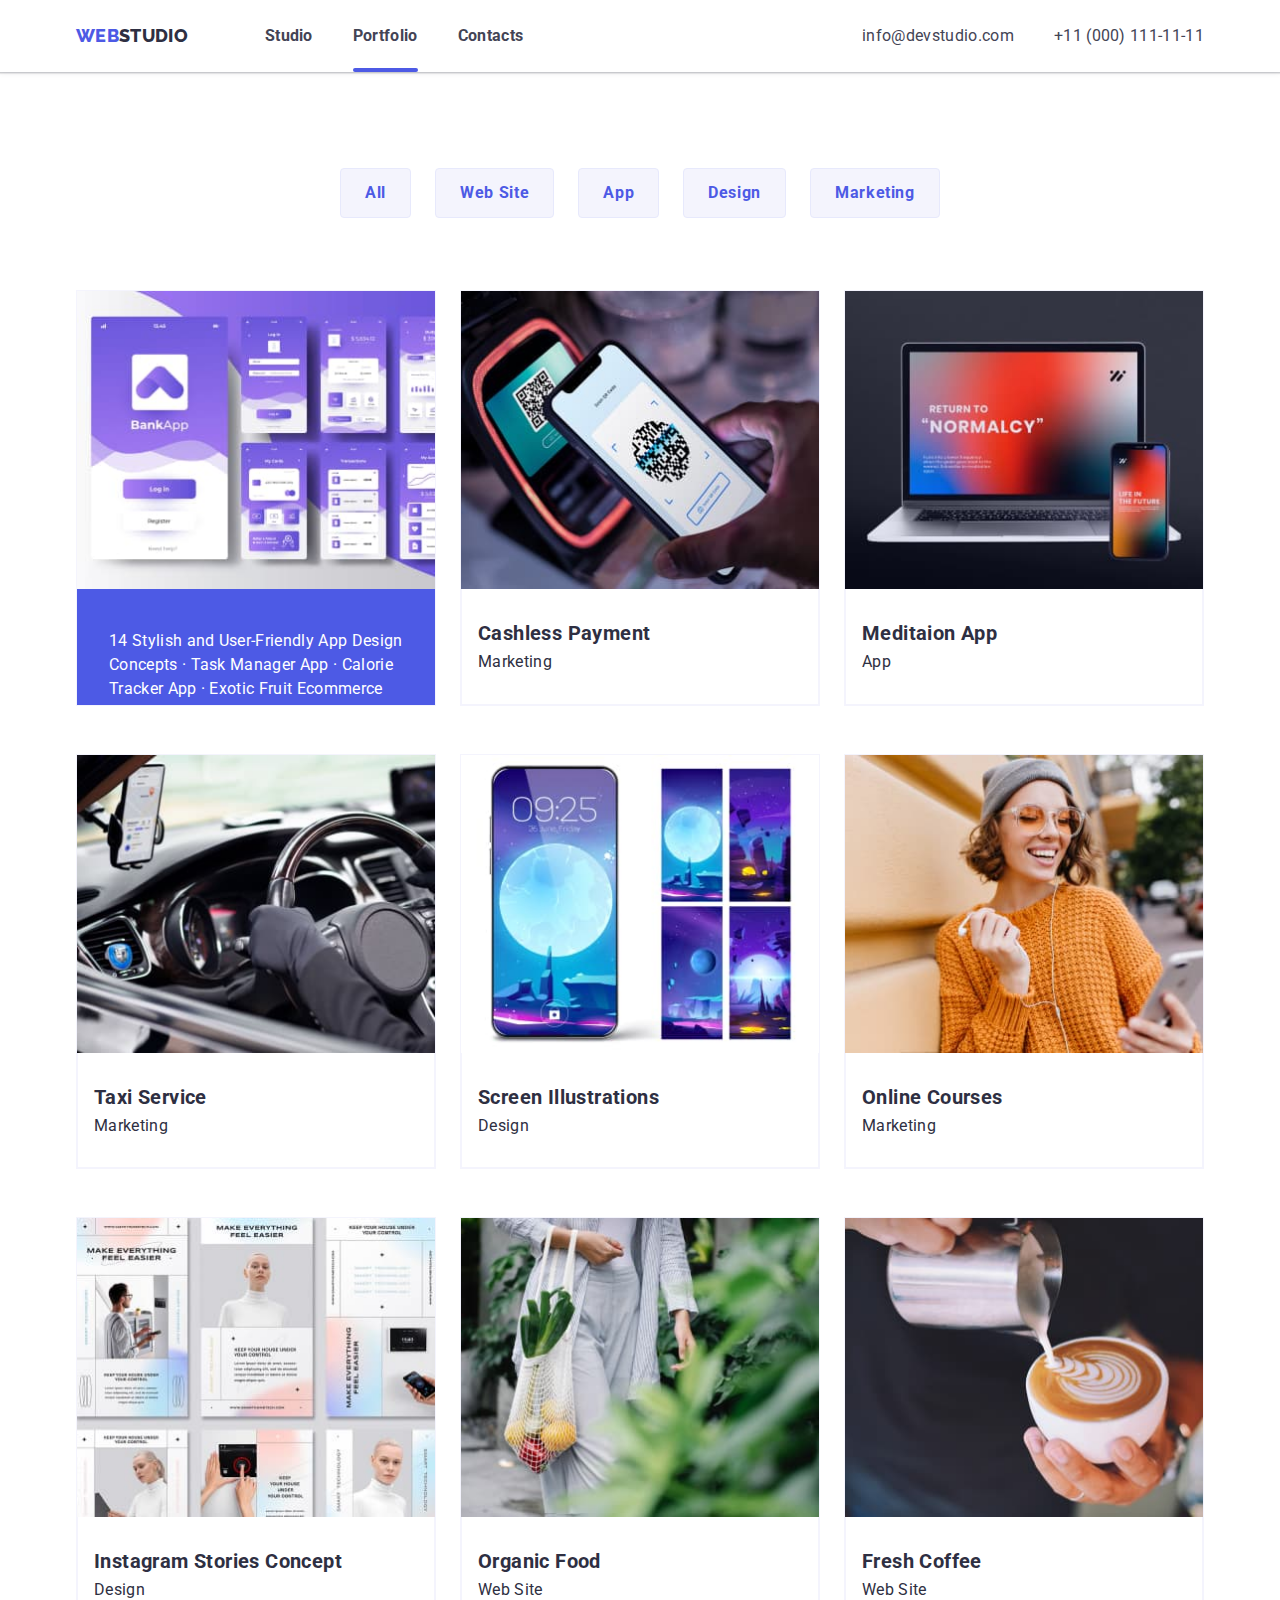
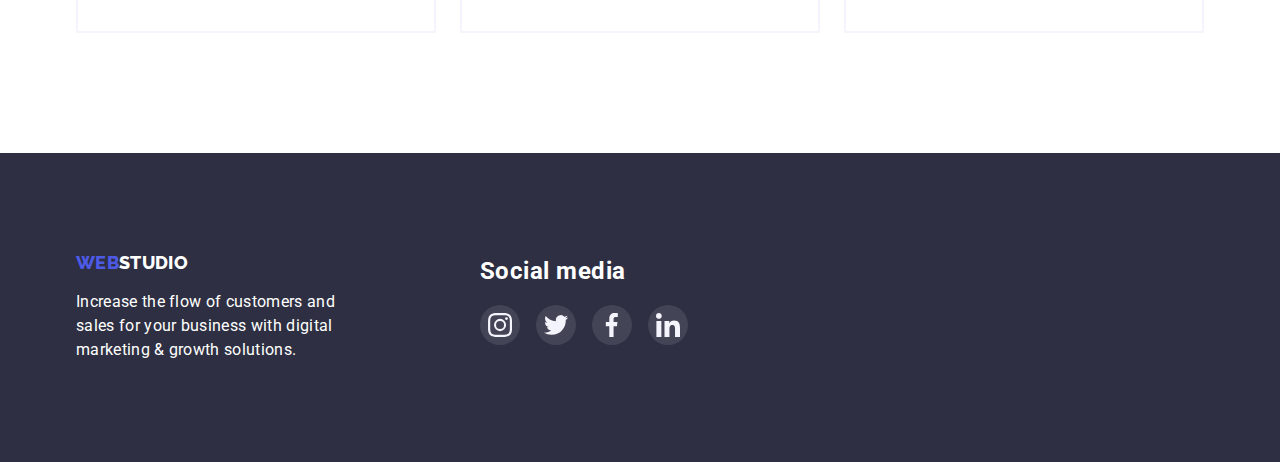
==== portfolio.html @ 88ed1f8e "new repository" ====
<!DOCTYPE html>
<html lang="en">

<head>
    <meta charset="UTF-8">
    <meta http-equiv="X-UA-Compatible" content="IE=edge">
    <meta name="viewport" content="width=device-width, initial-scale=1.0">
    <link href="https://fonts.googleapis.com/css2?family=Raleway:wght@800&family=Roboto:wght@400;500;700;900&display=swap" rel="stylesheet">
    <link rel="stylesheet" href="https://cdnjs.cloudflare.com/ajax/libs/modern-normalize/1.1.0/modern-normalize.min.css" />
    <link rel="stylesheet" href="./CSS/styles.css">
    <title>WEBSTUDIO</title>
</head>

<body>

    <header class="menu-shadow">
        <div class="menu-container container">
            <nav class="menu-navigation">
                <a href="#" class="menu-logo"><span>Web</span>Studio</a>
                <ul class="menu-items">
                    <li class="menu-list"><a href="./index.html" class="menu-item">Studio</a></li>
                    <li class="menu-list"><a href="#" class="menu-item active">Portfolio</a></li>
                    <li class="menu-list"><a href="#" class="menu-item">Contacts</a></li>
                </ul>
            </nav>
            <ul class="menu-contacts">
                <li class="menu-list"><a href="mailto:info@devstudio.com" class="menu-email">info@devstudio.com</a>
                </li>
                <li class="menu-list"><a href="tel:+110001111111" class="menu-tel">+11 (000) 111-11-11</a></li>
            </ul>
        </div>
    </header>

    <main>
        <section class="portfolio-section">
            <div class="portfolio-container container">
                <ul class="portfolio-buttons">
                    <li class="portfolio-list"><button type="button" class="portfolio-button">All</button></li>
                    <li class="portfolio-list"><button type="button" class="portfolio-button">Web Site</button></li>
                    <li class="portfolio-list"><button type="button" class="portfolio-button">App</button></li>
                    <li class="portfolio-list"><button type="button" class="portfolio-button">Design</button></li>
                    <li class="portfolio-list"><button type="button" class="portfolio-button">Marketing</button></li>
                </ul>
                <ul class="portfolio-cards">
                    <li class="portfolio-card">
                        <img src="./images/portfolio/app.jpg" width="360" alt="mobile app">
                        <div class="portfolio-title">
                            <h2 class="portfolio-subtitle">Banking App Interface Concept</h2>
                            <p class="portfolio-text">App</p>
                        </div>
                        <div class="overlay">
                            <p class="overlay-text">14 Stylish and User-Friendly App Design Concepts · Task Manager
                                App · Calorie Tracker App · Exotic Fruit Ecommerce App · Cloud Storage App
                            </p>
                        </div>
                    </li>
                    <li class="portfolio-card">
                        <img src="./images/portfolio/phone.jpg" width="360" alt="phone with  QR">
                        <div class="portfolio-title">
                            <h2 class="portfolio-subtitle">Cashless Payment</h2>
                            <p class="portfolio-text">Marketing</p>
                        </div>
                    </li>
                    <li class="portfolio-card">
                        <img src="./images/portfolio/note.jpg" width="360" alt="notebook and phone">
                        <div class="portfolio-title">
                            <h2 class="portfolio-subtitle">Meditaion App</h2>
                            <p class="portfolio-text">App</p>
                        </div>
                    </li>
                    <li class="portfolio-card">
                        <img src="./images/portfolio/taxi.jpg" width="360" alt="hands on the wheel">
                        <div class="portfolio-title">
                            <h2 class="portfolio-subtitle">Taxi Service</h2>
                            <p class="portfolio-text">Marketing</p>
                        </div>
                    </li>
                    <li class="portfolio-card">
                        <img src="./images/portfolio/theme.jpg" width="360" alt="blue theme">
                        <div class="portfolio-title">
                            <h2 class="portfolio-subtitle">Screen Illustrations</h2>
                            <p class="portfolio-text">Design</p>
                        </div>
                    </li>
                    <li class="portfolio-card">
                        <img src="./images/portfolio/girl.jpg" width="360" alt="girl in yellow">
                        <div class="portfolio-title">
                            <h2 class="portfolio-subtitle">Online Courses</h2>
                            <p class="portfolio-text">Marketing</p>
                        </div>
                    </li>
                    <li class="portfolio-card">
                        <img src="./images/portfolio/card.jpg" width="360" alt="instagram stories">
                        <div class="portfolio-title">
                            <h2 class="portfolio-subtitle">Instagram Stories Concept</h2>
                            <p class="portfolio-text">Design</p>
                        </div>
                    </li>
                    <li class="portfolio-card">
                        <img src="./images/portfolio/food.jpg" width="360" alt="food on bag">
                        <div class="portfolio-title">
                            <h2 class="portfolio-subtitle">Organic Food</h2>
                            <p class="portfolio-text">Web Site</p>
                        </div>
                    </li>
                    <li class="portfolio-card">
                        <img src="./images/portfolio/coffe.jpg" width="360" alt="make coffee">
                        <div class="portfolio-title">
                            <h2 class="portfolio-subtitle">Fresh Coffee</h2>
                            <p class="portfolio-text">Web Site</p>
                        </div>
                    </li>
                </ul>
            </div>
        </section>
    </main>

    <footer class="footer-section">
        <div class="footer-container container">
            <div class="footer-recommendation">
                <a href="#" class="footer-logo"><span>Web</span>Studio</a>
                <p class="footer-text">Increase the flow of customers and sales for your business with
                    digital marketing & growth solutions.
                </p>
            </div>
            <div class="footer-social">
                <h2 class="footer-title">Social media</h2>
                <div class="footer-media">
                    <a href="#" class="footer-icons">
                        <svg class="footer-icon">
                            <use href="./images/spriteicons.svg#icon-instagramsmall"></use>
                        </svg>
                    </a>
                    <a href="#" class="footer-icons">
                        <svg class="footer-icon">
                            <use href="./images/spriteicons.svg#icon-twitwhite"></use>
                        </svg>
                    </a>
                    <a href="#" class="footer-icons">
                        <svg class="footer-icon">
                            <use href="./images/spriteicons.svg#icon-fbwhite"></use>
                        </svg>
                    </a>
                    <a href="#" class="footer-icons">
                        <svg class="footer-icon">
                            <use href="./images/spriteicons.svg#icon-linkedinsmall"></use>
                        </svg>
                    </a>
                </div>
            </div>
    </footer>

</body>

</html>
---- CSS/styles.css ----
/*=================== Обнуление стилей ======================*/

h1,
h2,
h3,
h4,
h5,
h6,
p {
   margin: 0;
   padding: 0;
}
ul {
   list-style: none;
   padding: 0;
   margin: 0;
}
a {
   text-decoration: none;
   padding: 0;
   margin: 0;
}
/*=============== root ============================*/

/*text-color  #434455 */
 /*primery-band + buttons #4D5AE5  */
 /*menu+title-color #2E2F42  */
 /*footer-color #E7E9FC  */
 /*button:hover-color #404BBF */
 /*sucsses-color #31D0AA */
 /*subtle-color #8E8F99 */
 /*acent-color #E7E9FC */
 /*light-color #F4F4FD */

:root {
   --text-color: #434455;
   --primery-band: #4D5AE5;
   --title-color: #2E2F42;
   --footer-color: #E7E9FC;
   --button-hover-color: #404BBF;
   --sucsses-color: #31D0AA;
   --subtle-color: #8E8F99;
   --acent-color: #E7E9FC;
   --light-color: #F4F4FD;
}
/*================ Общие стили =================*/
body {
   font-family: 'Roboto', sans-serif;
   letter-spacing: 0.02em;
   color: var(--text-color);
}
span {
   color: var(--primery-band);
}
.container {
  width: 1158px;
  margin: 0 auto;
  padding: 0px 15px;
}
.section {
  padding-top: 120px;
}
img {
   display: block;
   max-width: 100%;
}
/*================== MENU ================== */
.menu-container {
   display: flex;
   align-items: center;
}
/*menu-shadow используеться в портфолио*/
.menu-shadow {
   box-shadow: 0px 2px 1px rgba(46, 47, 66, 0.08), 0px 1px 1px rgba(46, 47, 66, 0.16), 0px 1px 6px rgba(46, 47, 66, 0.08);
}
.menu-navigation {
   display: flex;
   align-items: center;
}
.menu-logo {
   display: inline-block;
   margin-right: 77px;

   font-family: 'Raleway', sans-serif;
   font-size: 18px;
   font-weight: 800;
   text-transform: uppercase;
   color: var(--title-color);
}
.menu-items {
   display: flex;

   padding: 24px 0px;
   font-weight: 700;
   color: var(--title-color);
}
.menu-list {
   position: relative;
   margin: 0px 40px 0px 0px;
}
.active::after {
   content: "";
   position: absolute;
   left: 0;
   bottom: -24px;
   width: 100%;

   height: 4px;
   background-color: var(--primery-band);
   border-radius: 2px;
}
.menu-list:last-child {
   margin: 0px;
}
.menu-item {
   line-height: 1.5;
   color: var(--text-color);

   transition: color 250ms cubic-bezier(0.4, 0, 0.2, 1);
}
.menu-item:hover,
.menu-item:focus {
   color: var(--primery-band);
}
.menu-contacts {
   display: flex;
   margin-left: auto;
}
.menu-email,
.menu-tel {
   color: inherit;
   transition: color 250ms cubic-bezier(0.4, 0, 0.2, 1);
}
.menu-email:hover,
.menu-email:focus {
   color: var(--primery-band);
}
.menu-tel:hover,
.menu-tel:focus {
   color: var(--primery-band);
}
/*============ HERO ================== */

.hero-section {
   background-color: #2E2F42;
}
.hero-container {
   text-align: center;
}
.hero-fullscrin {
   margin: 0 auto;
   background-color: var(--title-color);
   opacity: 0.4;
   background-image: url(../images/people-office.jpg);
   max-width: 1600px;
   height: 600px;
   top: 0;
   left: 0;
   background-size: cover;
   background-position: center;

   position: relative;
}
.hero-content {
   position: absolute;
   z-index: 5;
   top: 28%;
   left: 35%;
}
.hero-title {
   max-width: 492px;
   margin: 0 auto;
   margin-bottom: 48px;

   font-size: 56px;
   font-weight: 700;
   line-height: 1.07;
   color: #ffffff;
}
.hero-button {
   padding: 16px 32px;
   
   font-family: 'Roboto', sans-serif;
   font-size: 16px;
   line-height: 1.18;
   letter-spacing: 0.04em;
   color: #ffffff;
   background-color: var(--primery-band);
   
   cursor: pointer;
   border: 1px solid var(--primery-band);
   border-radius: 4px;

   transition: background-color 250ms cubic-bezier(0.4, 0, 0.2, 1), box-shadow 250ms cubic-bezier(0.4, 0, 0.2, 1);
}
.hero-button:hover,
.hero-button:focus {
   background-color: var(--button-hover-color);
   box-shadow: 0px 4px 4px rgba(0, 0, 0, 0.15);
}
/*==================== LIST ======================*/
.list-items {
   display: flex;
}
.list-item {
   margin-right: 24px;
   flex-basis: calc((100%-72)/4);
}
.list-icons {
   margin-bottom: 8px;

   width: 264px;
   height: 112px;
   border-radius: 4px;
   background-color: var(--light-color);

   display: flex;
   align-items: center;
   justify-content: center;
}
.list-icon {
   width: 64px;
   height: 64px;
}
.list-item:last-child {
   margin-right: 0px;
}
.list-title {
   margin-bottom: 8px;

   font-weight: 700;
   font-size: 20px;
   line-height: 1.2;
   letter-spacing: 0.02em;
   color: var(--title-color);
}
.list-text {
   line-height: 1.5;
}
/*=========================== DOING ====================*/
.doing-section {
   padding-bottom: 120px;
}
.doing-title {
   margin-bottom: 72px;

   font-weight: 700;
   font-size: 36px;
   line-height: 1.11;
   letter-spacing: 0.02em;
   text-align: center;
   text-transform: capitalize;
   color: var(--title-color);
}
.doing-items {
   display: flex;
}
.doing-item {
   margin-right: 24px;
}
.doing-item:last-child {
   margin-right: 0px;
}
/*=========================== TEAM ============================*/
.team-section {
   padding-bottom: 120px;

   background-color: var(--light-color);
}
.team-title {
   margin-bottom: 72px;

   font-weight: 700;
   font-size: 36px;
   line-height: 1.11;
   letter-spacing: 0.02em;
   text-align: center;
   text-transform: capitalize;
   color: var(--title-color);
}
.team-items {
   display: flex;
}
.team-item {
   max-width: 264px;
   margin-right: 24px;
   
   text-align: center;
   background-color: #ffffff;
   box-shadow: 0px 1px 6px rgba(46, 47, 66, 0.08), 0px 1px 1px rgba(46, 47, 66, 0.16), 0px 2px 1px rgba(46, 47, 66, 0.08);
   border-radius: 0px 0px 4px 4px;
}
.team-item:last-child {
   margin-right: 0px;
}
.team-name {
   margin: 32px 0px 8px 0px;

   font-weight: 700;
   font-size: 20px;
   line-height: 1.2;
   letter-spacing: 0.02em;
   color: var(--title-color);
}
.team-social {
   display: flex;
   padding: 12px 16px 36px 16px;
   justify-content: space-between;
}
.team-icons {
   width: 40px;
   height: 40px;
   border-radius: 50%;
   background-color: #4D5AE5;

   display: flex;
   align-items: center;
   justify-content: center;
}
.team-icon {
   width: 16px;
   height: 16px;
}
/*=========================== CUSTOMERS ============================*/
.customers-section {
   padding-bottom: 120px;
}
.customers-title {
   margin-bottom: 72px;

   font-weight: 700;
   font-size: 36px;
   line-height: 1.11;
   letter-spacing: 0.02em;
   text-align: center;
   text-transform: capitalize;
   color: var(--title-color);
}
.customers-partner {
   display: flex;
}
.customers-icons {
   margin-right: 24px;

   height: 88px;
   width: 168px;
   border: 1px solid var(--subtle-color);
   border-radius: 4px;

   display: flex;
   align-items: center;
   justify-content: center;

   transition: border 250ms cubic-bezier(0.4, 0, 0.2, 1);
}
.customers-icons:hover,
.customers-icons:focus {
   border: 1px solid var(--primery-band);
}
.customers-icons:last-child {
   margin-right: 0px;
}
.customers-icon {
   height: 88px;
   width: 104px;
   fill: var(--subtle-color);
   transition: fill 250ms cubic-bezier(0.4, 0, 0.2, 1);
}
.customers-icons:hover .customers-icon,
.customers-icons:focus .customers-icon {
   fill: var(--primery-band);
}
/*=========================== PORTFOLIO ============================*/
.portfolio-section {
   padding-bottom: 120px;
}
.portfolio-title {
   padding: 32px 16px;

   border: 0.5px solid #F4F4FD;;
   border-top: none;
   color: var(--title-color);
}
.portfolio-subtitle {
   margin-bottom: 8px;

   font-weight: 700;
   font-size: 20px;
   line-height: 1.2;
   letter-spacing: 0.02em;
}
.portfolio-buttons{
   display: flex;
   margin: 96px 0px 72px 0px;
   justify-content: center;
}
.portfolio-list {
   margin-right: 24px;
}
.portfolio-list:last-child {
   margin-right: 0px;
}
.portfolio-button {
   padding: 12px 24px;

   font-family: 'Roboto', sans-serif;
   font-weight: 700;
   font-size: 16px;
   line-height: 1.5;
   letter-spacing: 0.04em;
   color: var(--primery-band);
   background-color: var(--light-color);
   border: 1px solid var(--acent-color);
   border-radius: 4px;

   cursor: pointer;

   transition: color 250ms cubic-bezier(0.4, 0, 0.2, 1), background-color 250ms cubic-bezier(0.4, 0, 0.2, 1), box-shadow 250ms cubic-bezier(0.4, 0, 0.2, 1);
}
.portfolio-button:hover,
.portfolio-button:focus {
   color: #ffffff;
   background-color: var(--button-hover-color);
   box-shadow: 0px 3px 1px rgba(0, 0, 0, 0.1), 0px 2px 1px rgba(0, 0, 0, 0.08), 0px 2px 2px rgba(0, 0, 0, 0.12);
}
.portfolio-cards {
   display: flex;
   flex-wrap: wrap;   
}
.portfolio-card {
   position: relative;
   overflow: hidden;

   margin-bottom: 48px;
   margin-right: 24px; 
   width: 360px;

   border: 0.5px solid #F4F4FD;
   transition: box-shadow 250ms cubic-bezier(0.4, 0, 0.2, 1);
}
.portfolio-card:nth-child(3n) {
   margin-right: 0px;
}
.portfolio-card:nth-last-child(-n+3) {
   margin-bottom: 0px;
}
.portfolio-card:hover {
   box-shadow: 0px 1px 6px rgba(46, 47, 66, 0.08), 0px 1px 1px rgba(46, 47, 66, 0.16), 0px 2px 1px rgba(46, 47, 66, 0.08);
}
.portfolio-title {
   position: relative;
   overflow: hidden;
}
/* Доопрацювати цю частину */
.overlay {
   position: absolute;
   top: 0;
   left: 0;
   width: 359px;
   height: 298px;
   background-color: #4D5AE5;

   padding: 40px 32px;
   transform: translateY(298px);
   transition: transform 250ms cubic-bezier(0.4, 0, 0.2, 1);
}
.portfolio-card:hover .overlay {
   transform: translateY(0px);
}
.overlay-text {
   line-height: 1.5;
   letter-spacing: 0.02em;
   color: #ffffff;
}
/*=========================== FOOTER ============================*/
.footer-section {
   padding: 100px 0px;
   background-color: #2E2F42;
}
.footer-container {
   display: flex;
}
.footer-recommendation {
   margin-right: 120px;
}
.footer-logo{
   font-family: 'Raleway', sans-serif;
   font-size: 18px;
   font-weight: 800;
   text-transform: uppercase;
   color: #ffffff;
}
.footer-text {
   width: 284px;
   margin-top: 16px;

   line-height: 1.5;
   color: #ffffff;
}
.footer-title {
   margin-bottom: 16px;
   font-weight: 700;
   line-height: 1.5;
   letter-spacing: 0.02em;
   color: #ffffff;
}
.footer-media {
   display: flex;
}
.footer-icons {
   width: 40px;
   height: 40px;
   border-radius: 50%;
   background-color: rgba(255, 255, 255, 0.1);

   margin-right: 16px;
   display: flex;
   align-items: center;
   justify-content: center;

   transition: background-color 250ms cubic-bezier(0.4, 0, 0.2, 1);
}
.footer-icons:hover,
.footer-icons:focus {
   background-color: var(--sucsses-color);
}
.footer-icon {
   width: 24px;
   height: 24px;
}
/*=========================== BACKDROP ============================*/
.backdrop {
   position: fixed;
   z-index: 10;
   top: 0;
   left: 0;
   height: 100%;
   width: 100%;
   background-color: rgba(46, 47, 66, 0.4);

   opacity: 1;
   transition: opacity 250ms cubic-bezier(0.4, 0, 0.2, 1);
}
.backdrop.is-hidden {
   opacity: 0;
   pointer-events: none;
}
.backdrop.is-hidden .modal {
   transform: translate(-50%, -50%) scale(1.1);
}
.modal {
   position: absolute;
   top: 50%; 
   left: 50%;
   transform: translate(-50%, -50%) scale(1);

   min-height: 576px;
   min-width: 408px;
   background-color: #fcfcfc;
   box-shadow: 0px 1px 1px rgba(0, 0, 0, 0.14), 0px 1px 3px rgba(0, 0, 0, 0.12), 0px 2px 1px rgba(0, 0, 0, 0.2);
   border-radius: 4px;

   transition: transform 250ms cubic-bezier(0.4, 0, 0.2, 1);
}
.modal-button {
   position: absolute;
   top: 24px;
   right: 24px;

   width: 24px;
   height: 24px;
   background-color: var(--footer-color);
   border: 1px solid rgba(0, 0, 0, 0.1);
   border-radius: 50%;

   display: flex;
   align-items: center;
   justify-content: center;
}
.modal-icon {
   width: 8px;
   height: 8px;
}
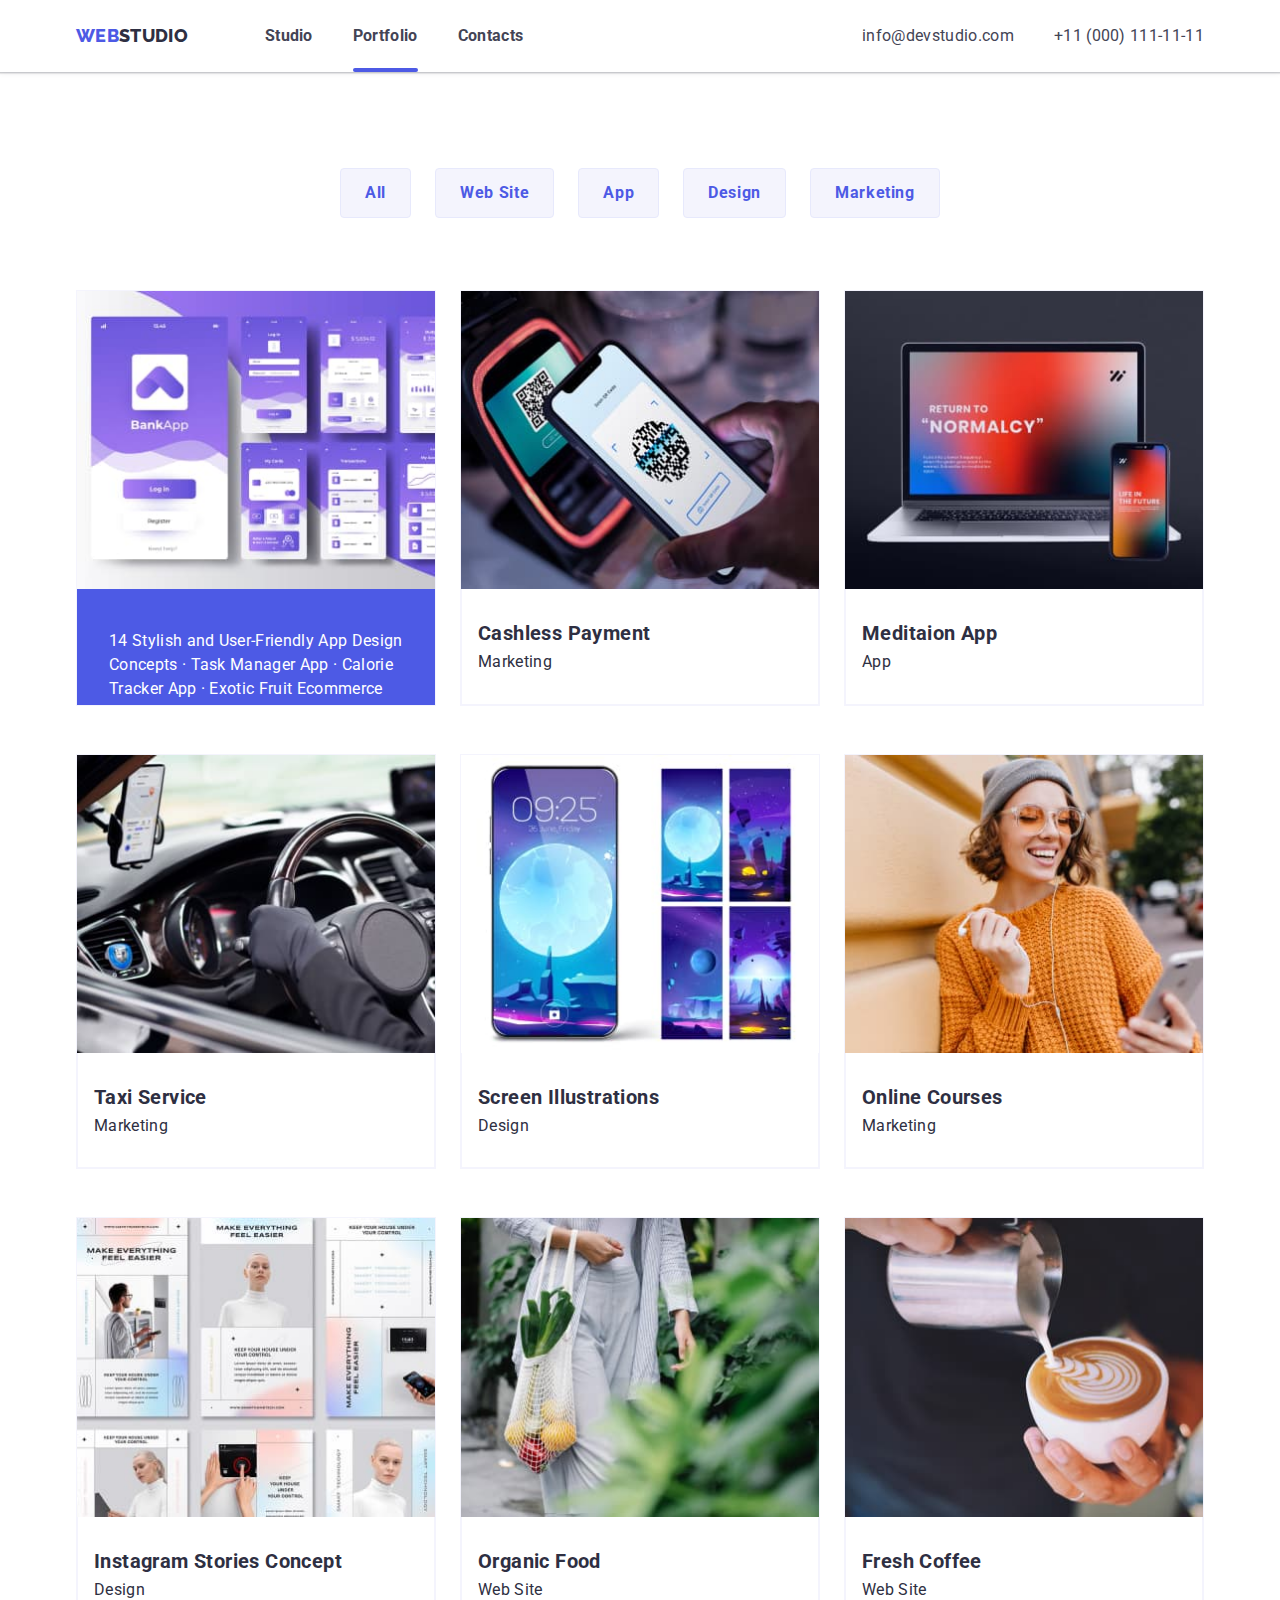
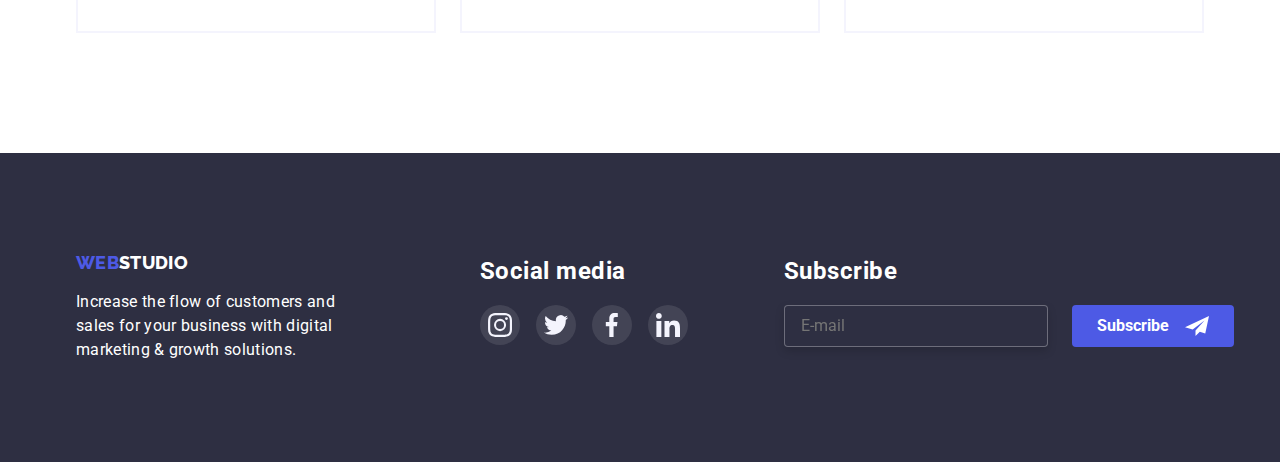
==== commit f5858546: "add footer" ====
--- a/portfolio.html
+++ b/portfolio.html
@@ -148,6 +148,18 @@
                     </a>
                 </div>
             </div>
+            <form action="" class="form">
+                <h2 class="form-title">Subscribe</h2>
+                <div class="form-field">
+                    <input type="email" name="email" id="email" class="form-input" placeholder="E-mail">
+                    <label for="email" class="form-label"></label>
+                    <button class="form-button" type="submit">Subscribe
+                        <svg class="form-icon">
+                            <use href="./images/spriteicons.svg#icon-send"></use>
+                        </svg>
+                    </button>
+                </div>
+            </form>
     </footer>
 
 </body>
--- a/CSS/styles.css
+++ b/CSS/styles.css
@@ -528,6 +528,55 @@
    width: 24px;
    height: 24px;
 }
+.form {
+   margin-left: 80px;
+}
+.form-title {
+   margin-bottom: 16px;
+
+   font-weight: 700;
+   line-height: 1.5;
+   letter-spacing: 0.02em;
+   color: #ffffff;
+}
+.form-field {
+   display: flex;
+}
+.form-input {
+   width: 264px;
+   padding: 8px 0px 8px 16px;
+
+   color: rgba(255, 255, 255, 0.6);
+   background-color: var(--title-color);
+   border-radius: 4px;
+   border: 1px solid rgba(255, 255, 255, 0.3);
+   filter: drop-shadow(0px 4px 4px rgba(0, 0, 0, 0.15));
+}
+.form-input ::placeholder {
+   font-size: 12px;
+   line-height: 2;
+   letter-spacing: 0.04em;
+   color: rgba(255, 255, 255, 0.6);
+}
+.form-button {
+   display: flex;
+   align-items: center;
+   justify-content: center;
+
+   margin-left: 24px;
+   padding: 8px 24px;
+
+   font-weight: 700;
+   color: #ffffff;
+   background-color: var(--primery-band);
+   border: 1px solid transparent;
+   border-radius: 4px;
+}
+.form-icon {
+   width: 24px;
+   height: 24px;
+   margin-left: 16px;
+}
 /*=========================== BACKDROP ============================*/
 .backdrop {
    position: fixed;
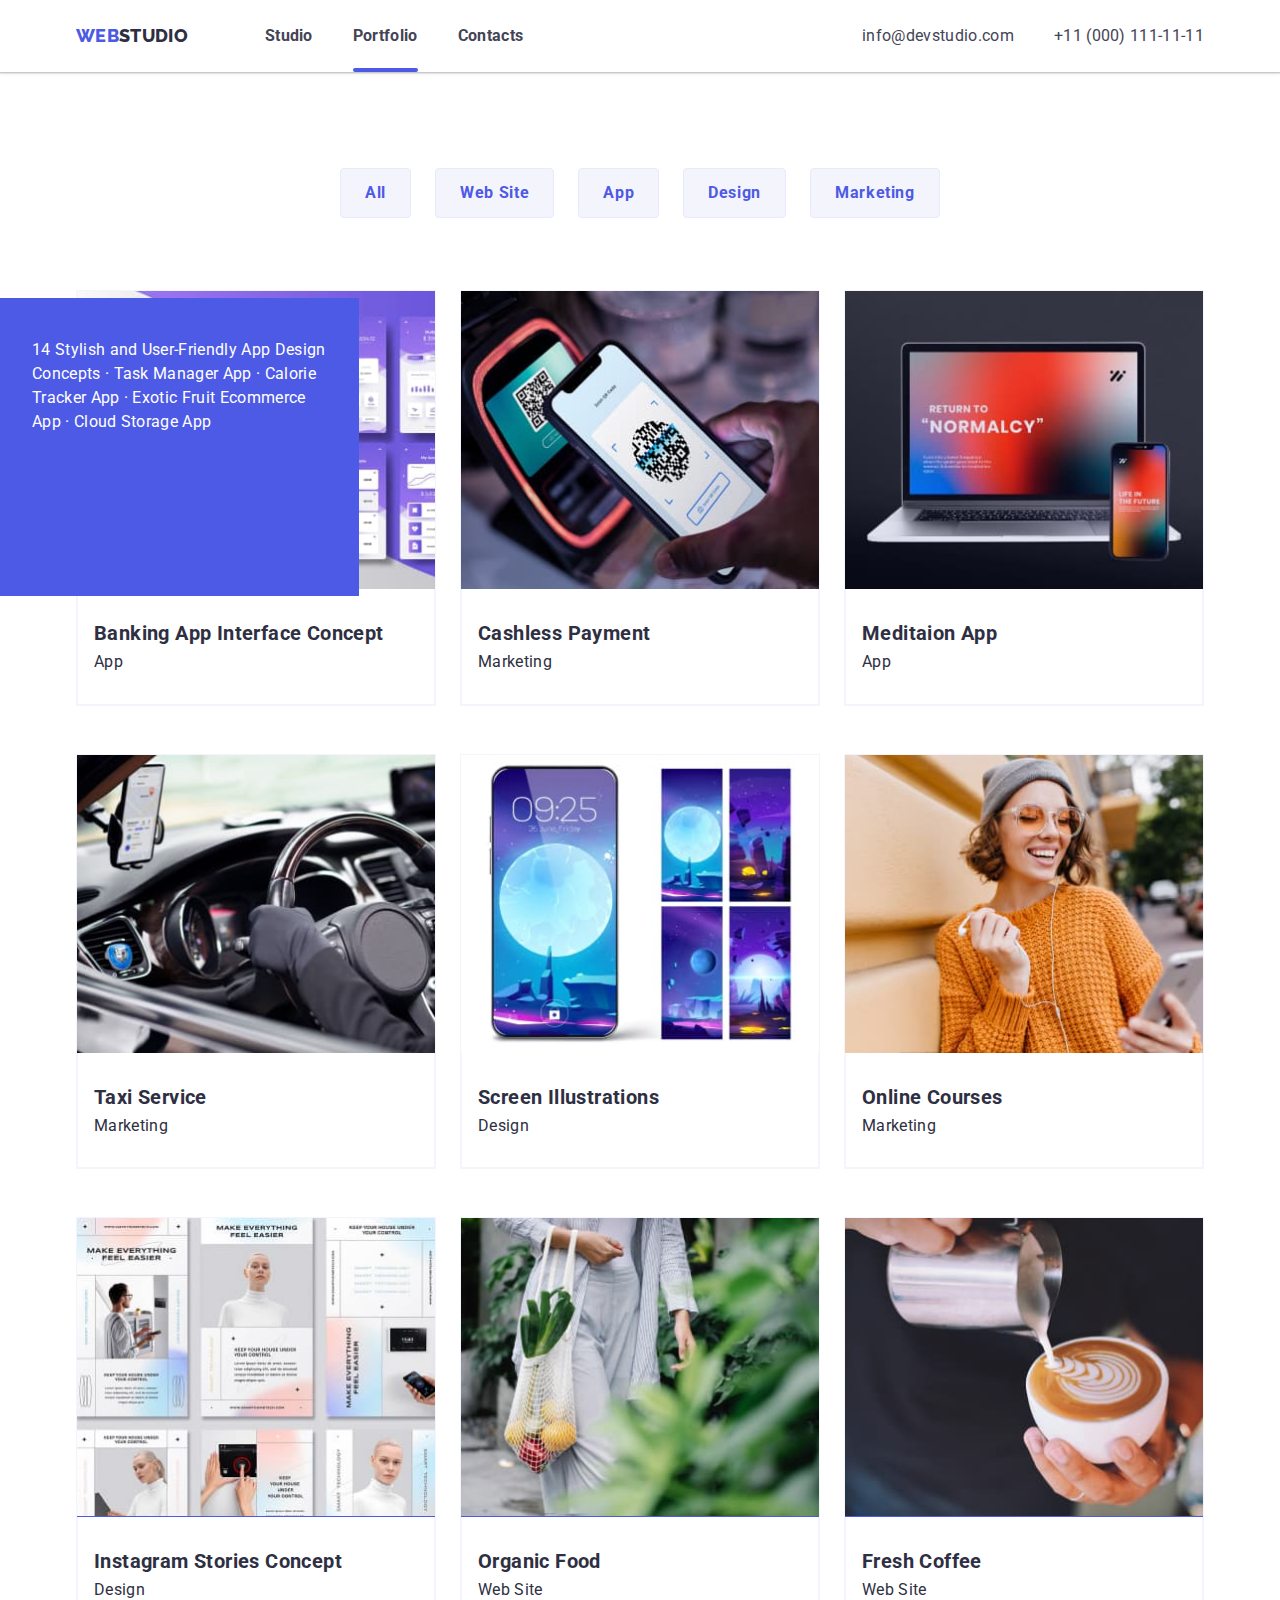
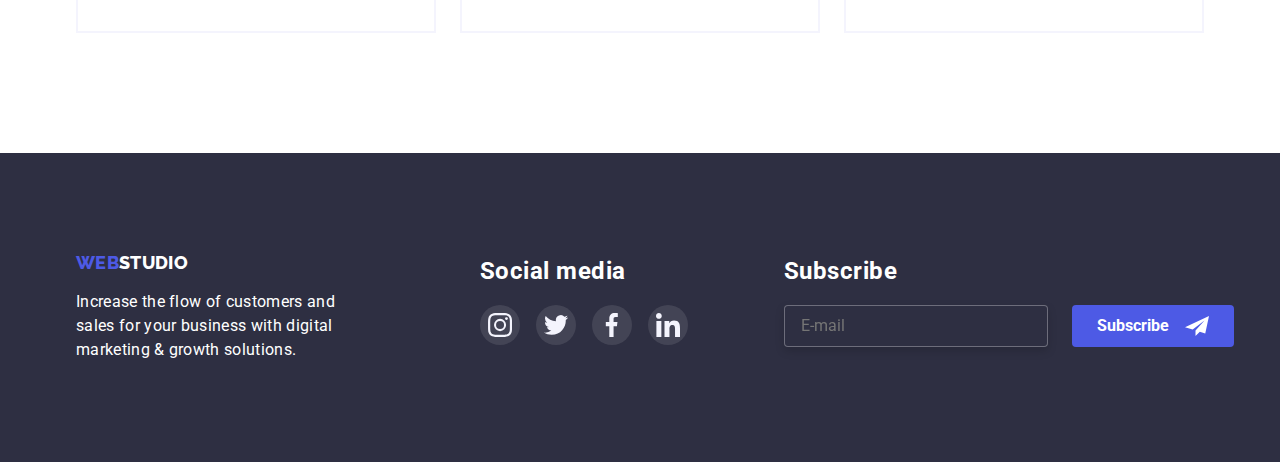
==== commit 4bb53e75: "correct card" ====
--- a/portfolio.html
+++ b/portfolio.html
@@ -5,8 +5,11 @@
     <meta charset="UTF-8">
     <meta http-equiv="X-UA-Compatible" content="IE=edge">
     <meta name="viewport" content="width=device-width, initial-scale=1.0">
-    <link href="https://fonts.googleapis.com/css2?family=Raleway:wght@800&family=Roboto:wght@400;500;700;900&display=swap" rel="stylesheet">
-    <link rel="stylesheet" href="https://cdnjs.cloudflare.com/ajax/libs/modern-normalize/1.1.0/modern-normalize.min.css" />
+    <link
+        href="https://fonts.googleapis.com/css2?family=Raleway:wght@800&family=Roboto:wght@400;500;700;900&display=swap"
+        rel="stylesheet">
+    <link rel="stylesheet"
+        href="https://cdnjs.cloudflare.com/ajax/libs/modern-normalize/1.1.0/modern-normalize.min.css" />
     <link rel="stylesheet" href="./CSS/styles.css">
     <title>WEBSTUDIO</title>
 </head>
@@ -43,68 +46,125 @@
                 </ul>
                 <ul class="portfolio-cards">
                     <li class="portfolio-card">
-                        <img src="./images/portfolio/app.jpg" width="360" alt="mobile app">
+                        <div class="portfolio-overlay">
+                            <img src="./images/portfolio/app.jpg" width="360" alt="mobile app">
+                            <div class="overlay">
+                                <p class="overlay-text">14 Stylish and User-Friendly App Design Concepts · Task Manager
+                                    App · Calorie Tracker App · Exotic Fruit Ecommerce App · Cloud Storage App
+                                </p>
+                            </div>
+                        </div>
                         <div class="portfolio-title">
                             <h2 class="portfolio-subtitle">Banking App Interface Concept</h2>
                             <p class="portfolio-text">App</p>
                         </div>
+                    </li>
+                    <li class="portfolio-card">
+                        <div class="portfolio-overlay"></div>
+                        <img src="./images/portfolio/phone.jpg" width="360" alt="phone with  QR">
                         <div class="overlay">
                             <p class="overlay-text">14 Stylish and User-Friendly App Design Concepts · Task Manager
                                 App · Calorie Tracker App · Exotic Fruit Ecommerce App · Cloud Storage App
                             </p>
                         </div>
-                    </li>
-                    <li class="portfolio-card">
-                        <img src="./images/portfolio/phone.jpg" width="360" alt="phone with  QR">
                         <div class="portfolio-title">
                             <h2 class="portfolio-subtitle">Cashless Payment</h2>
                             <p class="portfolio-text">Marketing</p>
                         </div>
                     </li>
                     <li class="portfolio-card">
-                        <img src="./images/portfolio/note.jpg" width="360" alt="notebook and phone">
+                        <div class="portfolio-overlay">
+                            <img src="./images/portfolio/note.jpg" width="360" alt="notebook and phone">
+                            <div class="overlay">
+                                <p class="overlay-text">14 Stylish and User-Friendly App Design Concepts · Task Manager
+                                    App · Calorie Tracker App · Exotic Fruit Ecommerce App · Cloud Storage App
+                                </p>
+                            </div>
+                        </div>
                         <div class="portfolio-title">
                             <h2 class="portfolio-subtitle">Meditaion App</h2>
                             <p class="portfolio-text">App</p>
                         </div>
                     </li>
                     <li class="portfolio-card">
-                        <img src="./images/portfolio/taxi.jpg" width="360" alt="hands on the wheel">
+                        <div class="portfolio-overlay">
+                            <img src="./images/portfolio/taxi.jpg" width="360" alt="hands on the wheel">
+                            <div class="overlay">
+                                <p class="overlay-text">14 Stylish and User-Friendly App Design Concepts · Task Manager
+                                    App · Calorie Tracker App · Exotic Fruit Ecommerce App · Cloud Storage App
+                                </p>
+                            </div>
+                        </div>
                         <div class="portfolio-title">
                             <h2 class="portfolio-subtitle">Taxi Service</h2>
                             <p class="portfolio-text">Marketing</p>
                         </div>
                     </li>
                     <li class="portfolio-card">
-                        <img src="./images/portfolio/theme.jpg" width="360" alt="blue theme">
+                        <div class="portfolio-overlay">
+                            <img src="./images/portfolio/theme.jpg" width="360" alt="blue theme">
+                            <div class="overlay">
+                                <p class="overlay-text">14 Stylish and User-Friendly App Design Concepts · Task Manager
+                                    App · Calorie Tracker App · Exotic Fruit Ecommerce App · Cloud Storage App
+                                </p>
+                            </div>
+                        </div>
                         <div class="portfolio-title">
                             <h2 class="portfolio-subtitle">Screen Illustrations</h2>
                             <p class="portfolio-text">Design</p>
                         </div>
                     </li>
                     <li class="portfolio-card">
-                        <img src="./images/portfolio/girl.jpg" width="360" alt="girl in yellow">
+                        <div class="portfolio-overlay">
+                            <img src="./images/portfolio/girl.jpg" width="360" alt="girl in yellow">
+                            <div class="overlay">
+                                <p class="overlay-text">14 Stylish and User-Friendly App Design Concepts · Task Manager
+                                    App · Calorie Tracker App · Exotic Fruit Ecommerce App · Cloud Storage App
+                                </p>
+                            </div>
+                        </div>
                         <div class="portfolio-title">
                             <h2 class="portfolio-subtitle">Online Courses</h2>
                             <p class="portfolio-text">Marketing</p>
                         </div>
                     </li>
                     <li class="portfolio-card">
-                        <img src="./images/portfolio/card.jpg" width="360" alt="instagram stories">
+                        <div class="portfolio-overlay">
+                            <img src="./images/portfolio/card.jpg" width="360" alt="instagram stories">
+                            <div class="overlay">
+                                <p class="overlay-text">14 Stylish and User-Friendly App Design Concepts · Task Manager
+                                    App · Calorie Tracker App · Exotic Fruit Ecommerce App · Cloud Storage App
+                                </p>
+                            </div>
+                        </div>
                         <div class="portfolio-title">
                             <h2 class="portfolio-subtitle">Instagram Stories Concept</h2>
                             <p class="portfolio-text">Design</p>
                         </div>
                     </li>
                     <li class="portfolio-card">
-                        <img src="./images/portfolio/food.jpg" width="360" alt="food on bag">
+                        <div class="portfolio-overlay">
+                            <img src="./images/portfolio/food.jpg" width="360" alt="food on bag">
+                            <div class="overlay">
+                                <p class="overlay-text">14 Stylish and User-Friendly App Design Concepts · Task Manager
+                                    App · Calorie Tracker App · Exotic Fruit Ecommerce App · Cloud Storage App
+                                </p>
+                            </div>
+                        </div>
                         <div class="portfolio-title">
                             <h2 class="portfolio-subtitle">Organic Food</h2>
                             <p class="portfolio-text">Web Site</p>
                         </div>
                     </li>
                     <li class="portfolio-card">
-                        <img src="./images/portfolio/coffe.jpg" width="360" alt="make coffee">
+                        <div class="portfolio-overlay">
+                            <img src="./images/portfolio/coffe.jpg" width="360" alt="make coffee">
+                            <div class="overlay">
+                                <p class="overlay-text">14 Stylish and User-Friendly App Design Concepts · Task Manager
+                                    App · Calorie Tracker App · Exotic Fruit Ecommerce App · Cloud Storage App
+                                </p>
+                            </div>
+                        </div>
                         <div class="portfolio-title">
                             <h2 class="portfolio-subtitle">Fresh Coffee</h2>
                             <p class="portfolio-text">Web Site</p>
--- a/CSS/styles.css
+++ b/CSS/styles.css
@@ -428,9 +428,6 @@
    flex-wrap: wrap;   
 }
 .portfolio-card {
-   position: relative;
-   overflow: hidden;
-
    margin-bottom: 48px;
    margin-right: 24px; 
    width: 360px;
@@ -438,6 +435,10 @@
    border: 0.5px solid #F4F4FD;
    transition: box-shadow 250ms cubic-bezier(0.4, 0, 0.2, 1);
 }
+.portfolio-overlay {
+   position: relative;
+   overflow: hidden;
+}
 .portfolio-card:nth-child(3n) {
    margin-right: 0px;
 }
@@ -447,11 +448,6 @@
 .portfolio-card:hover {
    box-shadow: 0px 1px 6px rgba(46, 47, 66, 0.08), 0px 1px 1px rgba(46, 47, 66, 0.16), 0px 2px 1px rgba(46, 47, 66, 0.08);
 }
-.portfolio-title {
-   position: relative;
-   overflow: hidden;
-}
-/* Доопрацювати цю частину */
 .overlay {
    position: absolute;
    top: 0;
@@ -571,6 +567,13 @@
    background-color: var(--primery-band);
    border: 1px solid transparent;
    border-radius: 4px;
+
+   cursor: pointer;
+}
+.form-button:hover,
+.form-button:focus {
+   background-color: var(--button-hover-color);
+   box-shadow: 0px 4px 4px rgba(0, 0, 0, 0.15);
 }
 .form-icon {
    width: 24px;
@@ -603,8 +606,8 @@
    left: 50%;
    transform: translate(-50%, -50%) scale(1);
 
-   min-height: 576px;
-   min-width: 408px;
+   height: 579px;
+   width: 408px;
    background-color: #fcfcfc;
    box-shadow: 0px 1px 1px rgba(0, 0, 0, 0.14), 0px 1px 3px rgba(0, 0, 0, 0.12), 0px 2px 1px rgba(0, 0, 0, 0.2);
    border-radius: 4px;
@@ -629,4 +632,23 @@
 .modal-icon {
    width: 8px;
    height: 8px;
+}
+.modal-form {
+   padding: 72px 24px 24px 24px;
+}
+.modal-title {
+   font-size: 16px;
+   font-weight: 700;
+   line-height: 1.5;
+   letter-spacing: 0.02em;
+}
+.modal-field {
+}
+.modal-input {
+}
+.modal-label {
+}
+.modal-checkbox {
+}
+.modal-button-send {
 }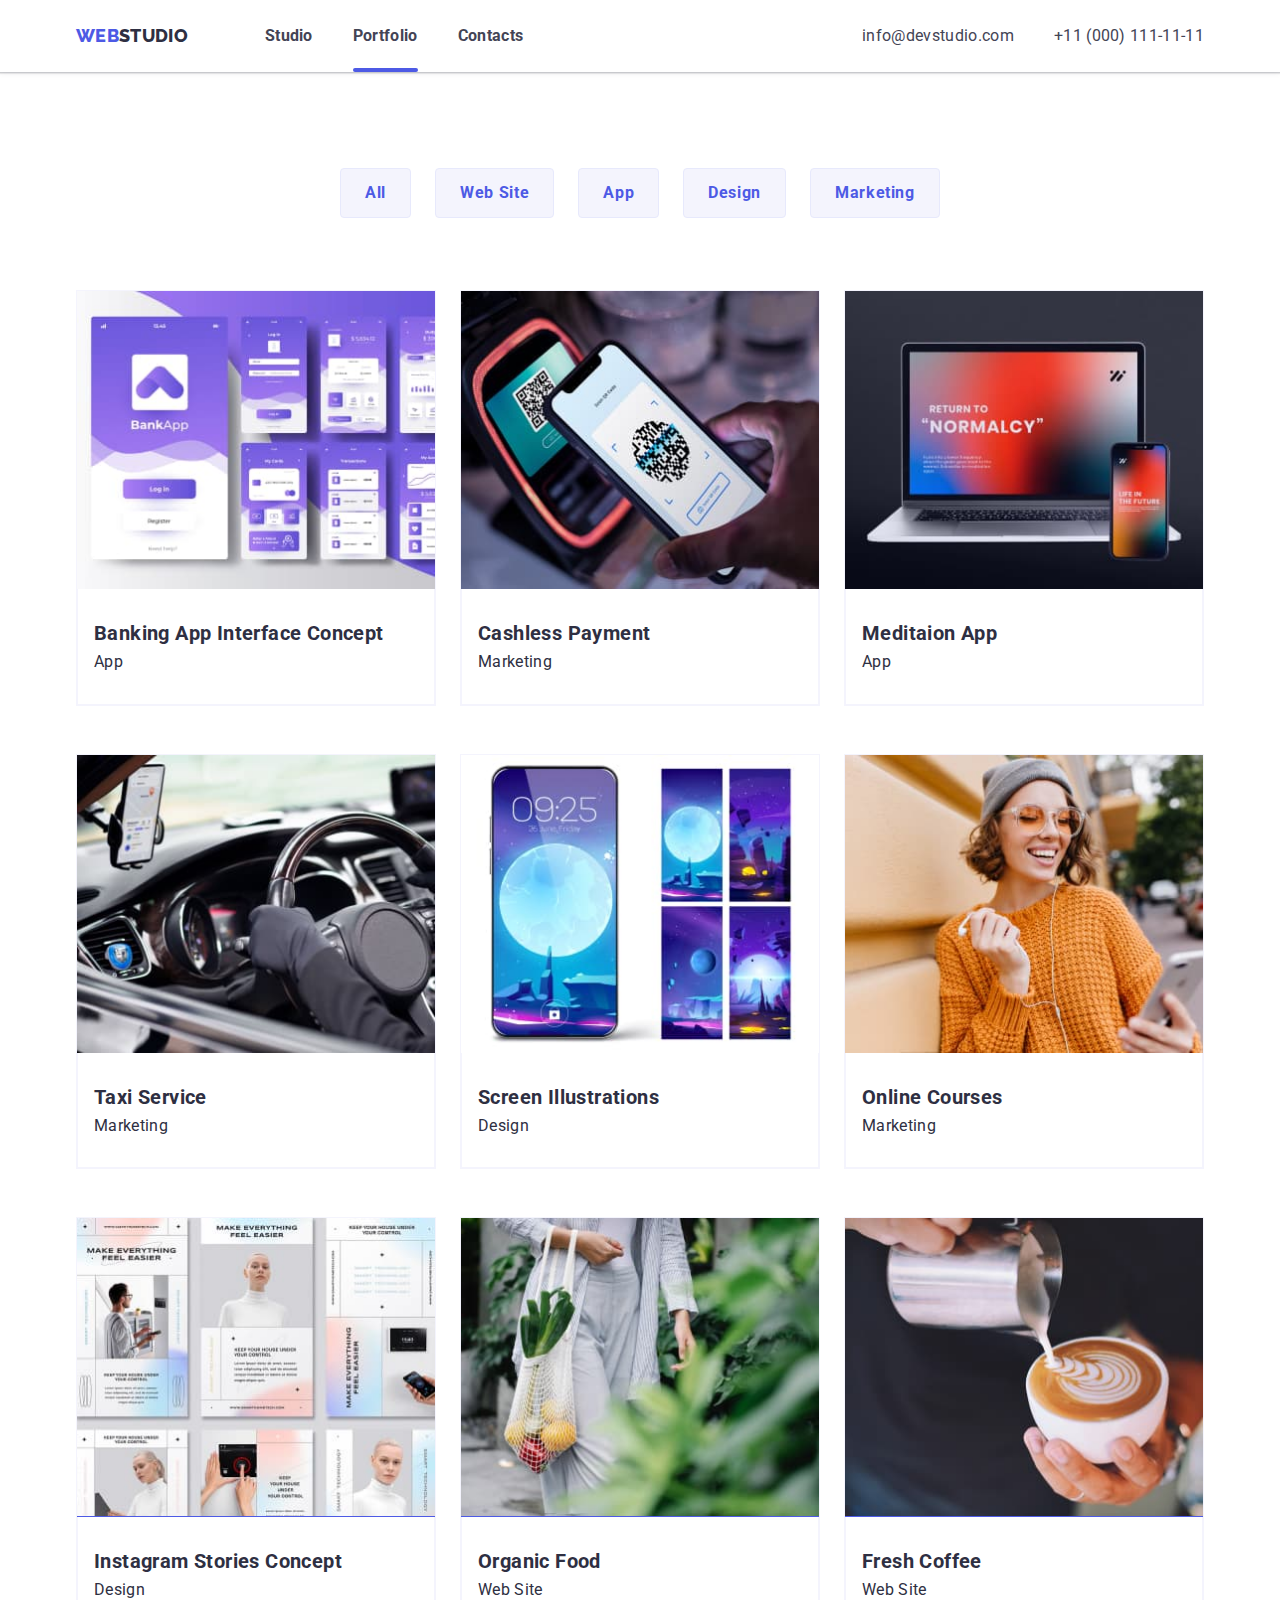
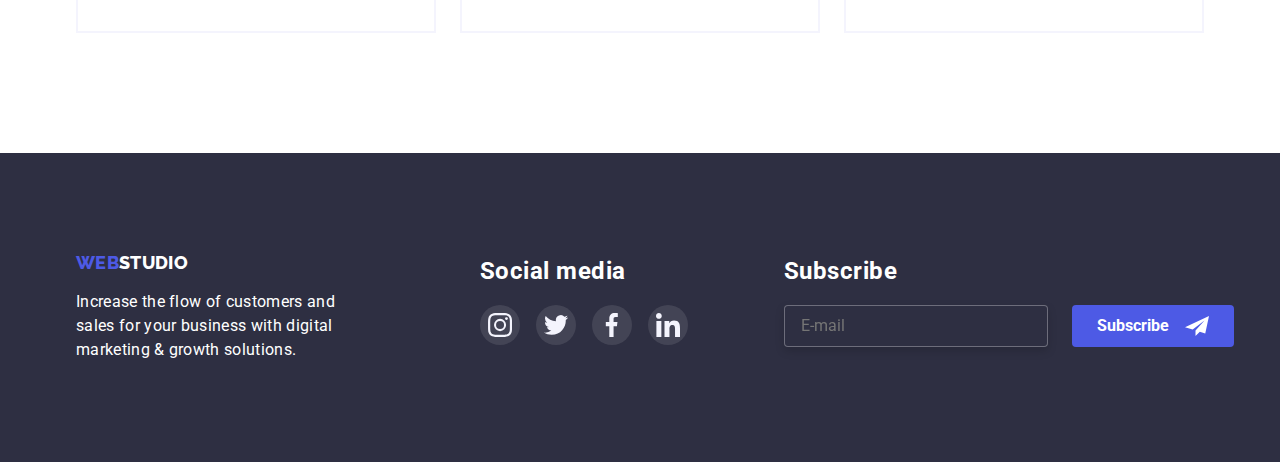
==== commit fd4039a8: "fix card" ====
--- a/portfolio.html
+++ b/portfolio.html
@@ -60,12 +60,13 @@
                         </div>
                     </li>
                     <li class="portfolio-card">
-                        <div class="portfolio-overlay"></div>
-                        <img src="./images/portfolio/phone.jpg" width="360" alt="phone with  QR">
-                        <div class="overlay">
-                            <p class="overlay-text">14 Stylish and User-Friendly App Design Concepts · Task Manager
-                                App · Calorie Tracker App · Exotic Fruit Ecommerce App · Cloud Storage App
-                            </p>
+                        <div class="portfolio-overlay">
+                            <img src="./images/portfolio/phone.jpg" width="360" alt="phone with  QR">
+                            <div class="overlay">
+                                <p class="overlay-text">14 Stylish and User-Friendly App Design Concepts · Task Manager
+                                    App · Calorie Tracker App · Exotic Fruit Ecommerce App · Cloud Storage App
+                                </p>
+                            </div>
                         </div>
                         <div class="portfolio-title">
                             <h2 class="portfolio-subtitle">Cashless Payment</h2>
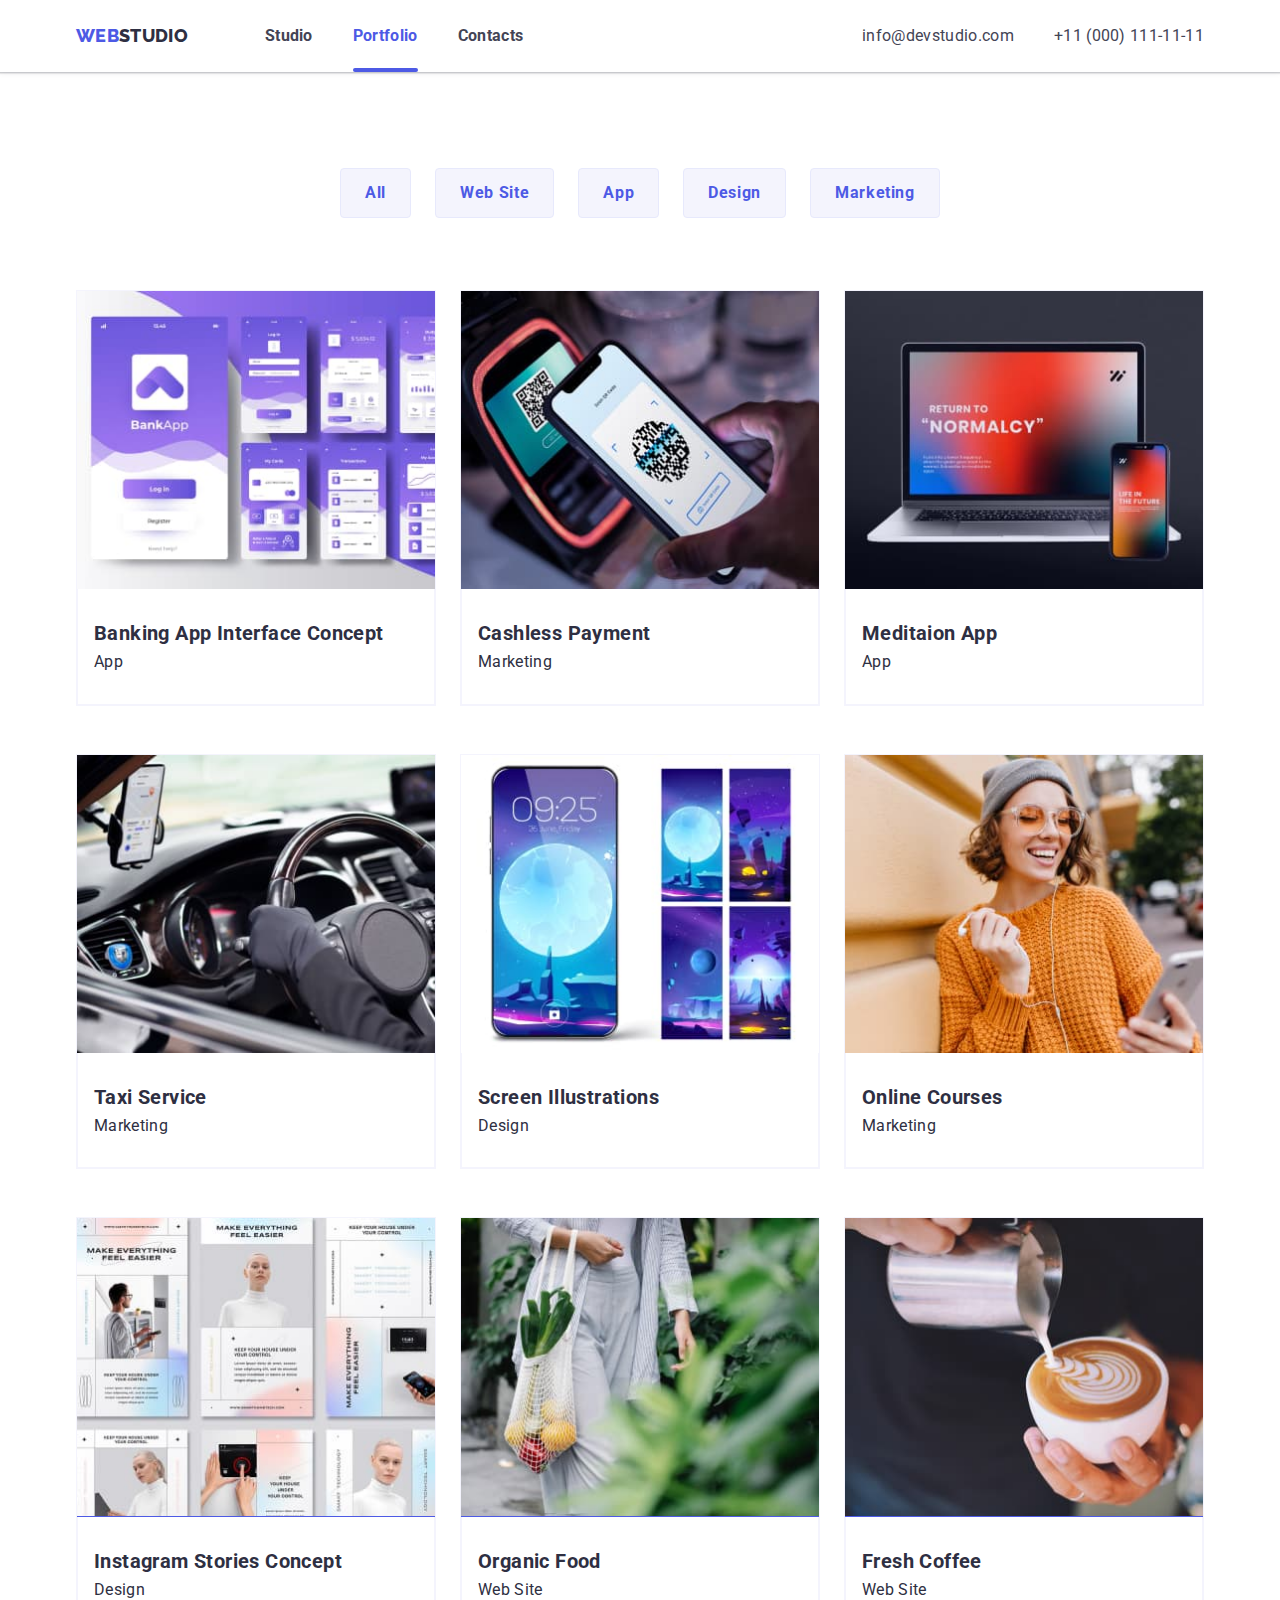
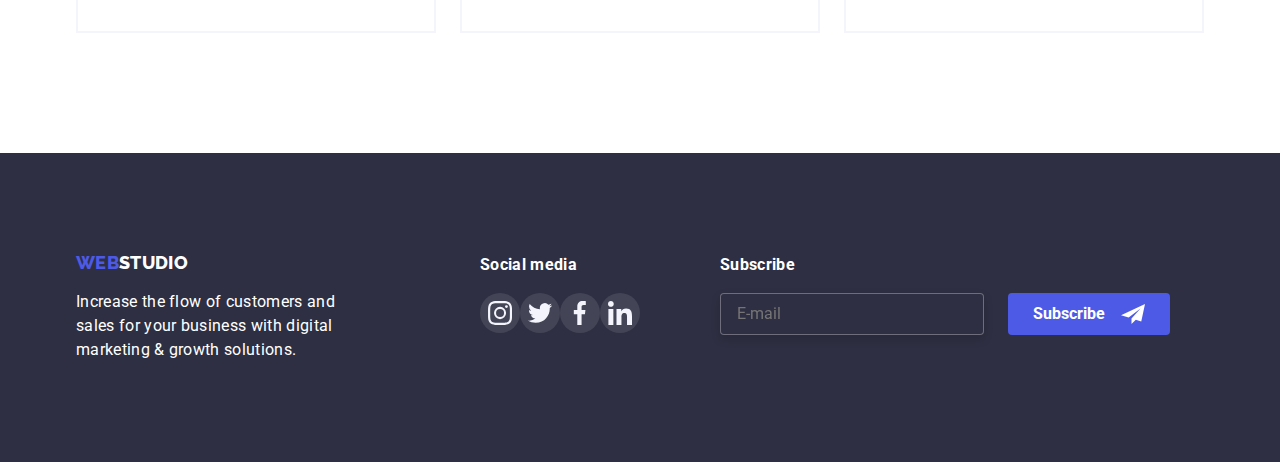
==== commit ab62c2c3: "correct all mistakes" ====
--- a/portfolio.html
+++ b/portfolio.html
@@ -210,15 +210,17 @@
                 </div>
             </div>
             <form action="" class="form">
-                <h2 class="form-title">Subscribe</h2>
                 <div class="form-field">
-                    <input type="email" name="email" id="email" class="form-input" placeholder="E-mail">
-                    <label for="email" class="form-label"></label>
-                    <button class="form-button" type="submit">Subscribe
-                        <svg class="form-icon">
-                            <use href="./images/spriteicons.svg#icon-send"></use>
-                        </svg>
-                    </button>
+                    <h2 class="form-title">Subscribe</h2>
+                    <div class="form-all">
+                        <input type="email" name="email" id="email" class="form-input" placeholder="E-mail">
+                        <label for="email" class="form-label"></label>
+                        <button class="form-button" type="submit">Subscribe
+                            <svg class="form-icon">
+                                <use href="./images/spriteicons.svg#icon-send"></use>
+                            </svg>
+                        </button>
+                    </div>
                 </div>
             </form>
     </footer>
--- a/CSS/styles.css
+++ b/CSS/styles.css
@@ -118,6 +118,9 @@
 
    transition: color 250ms cubic-bezier(0.4, 0, 0.2, 1);
 }
+.menu-item.active {
+   color: var(--primery-band);
+}
 .menu-item:hover,
 .menu-item:focus {
    color: var(--primery-band);
@@ -140,32 +143,19 @@
    color: var(--primery-band);
 }
 /*============ HERO ================== */
-
 .hero-section {
-   background-color: #2E2F42;
+   padding: 192px 0px;
+   max-width: 1600px;
+   height: 600px;
+   margin: 0 auto;
+   background-color: var(--title-color);
+   background-image: linear-gradient(rgba(46, 47, 66, 0.7), rgba(46, 47, 66, 0.7)), url(../images/people-office.jpg);
+   background-position: center;
+   background-repeat: no-repeat;
+   background-size: cover;
 }
 .hero-container {
    text-align: center;
-}
-.hero-fullscrin {
-   margin: 0 auto;
-   background-color: var(--title-color);
-   opacity: 0.4;
-   background-image: url(../images/people-office.jpg);
-   max-width: 1600px;
-   height: 600px;
-   top: 0;
-   left: 0;
-   background-size: cover;
-   background-position: center;
-
-   position: relative;
-}
-.hero-content {
-   position: absolute;
-   z-index: 5;
-   top: 28%;
-   left: 35%;
 }
 .hero-title {
    max-width: 492px;
@@ -339,9 +329,13 @@
 .customers-partner {
    display: flex;
 }
+.customers-list {
+   margin-right: 24px;
+}
+.customers-list:last-child {
+   margin-right: 0px;
+}
 .customers-icons {
-   margin-right: 24px;
-
    height: 88px;
    width: 168px;
    border: 1px solid var(--subtle-color);
@@ -420,7 +414,7 @@
 .portfolio-button:hover,
 .portfolio-button:focus {
    color: #ffffff;
-   background-color: var(--button-hover-color);
+   background-color: var(--primery-band);
    box-shadow: 0px 3px 1px rgba(0, 0, 0, 0.1), 0px 2px 1px rgba(0, 0, 0, 0.08), 0px 2px 2px rgba(0, 0, 0, 0.12);
 }
 .portfolio-cards {
@@ -495,6 +489,7 @@
 }
 .footer-title {
    margin-bottom: 16px;
+   font-size: 16px;
    font-weight: 700;
    line-height: 1.5;
    letter-spacing: 0.02em;
@@ -502,6 +497,12 @@
 }
 .footer-media {
    display: flex;
+}
+.footer-list {
+   margin-right: 16px;
+}
+.footer-list:last-child {
+   margin-right: 0px;
 }
 .footer-icons {
    width: 40px;
@@ -509,7 +510,6 @@
    border-radius: 50%;
    background-color: rgba(255, 255, 255, 0.1);
 
-   margin-right: 16px;
    display: flex;
    align-items: center;
    justify-content: center;
@@ -530,12 +530,18 @@
 .form-title {
    margin-bottom: 16px;
 
+   font-size: 16px;
    font-weight: 700;
    line-height: 1.5;
    letter-spacing: 0.02em;
    color: #ffffff;
 }
 .form-field {
+   display: flex;
+   flex-direction: column;
+   margin-left: 80px;
+}
+.form-all {
    display: flex;
 }
 .form-input {
@@ -628,6 +634,8 @@
    display: flex;
    align-items: center;
    justify-content: center;
+
+   cursor: pointer;
 }
 .modal-icon {
    width: 8px;
@@ -636,19 +644,49 @@
 .modal-form {
    padding: 72px 24px 24px 24px;
 }
+.form {
+   margin: 0;
+}
 .modal-title {
+   padding-bottom: 16px;
+
    font-size: 16px;
    font-weight: 700;
    line-height: 1.5;
    letter-spacing: 0.02em;
 }
 .modal-field {
+   display: flex;
+   flex-direction: column-reverse;
 }
 .modal-input {
+   padding: 10px 0px 10px 19px;
 }
 .modal-label {
+   padding: 8px 0px 4px 0px;
+
+   font-size: 12px;
+   line-height: 1.16;
+   letter-spacing: 0.01em;
+   color: var(--subtle-color);
 }
 .modal-checkbox {
+   padding: 16px 0px 24px 0px;
+}
+.modal-button-button {
+  text-align: center;
 }
 .modal-button-send {
+   padding: 16px 32px;
+   width: 170px;
+
+   font-weight: 700;
+   line-height: 1.18;
+   letter-spacing: 0.04em;
+
+   color: #ffffff;
+   border-radius: 4px;
+   background-color: var(--primery-band);
+   border: 1px solid transparent;
+  
 }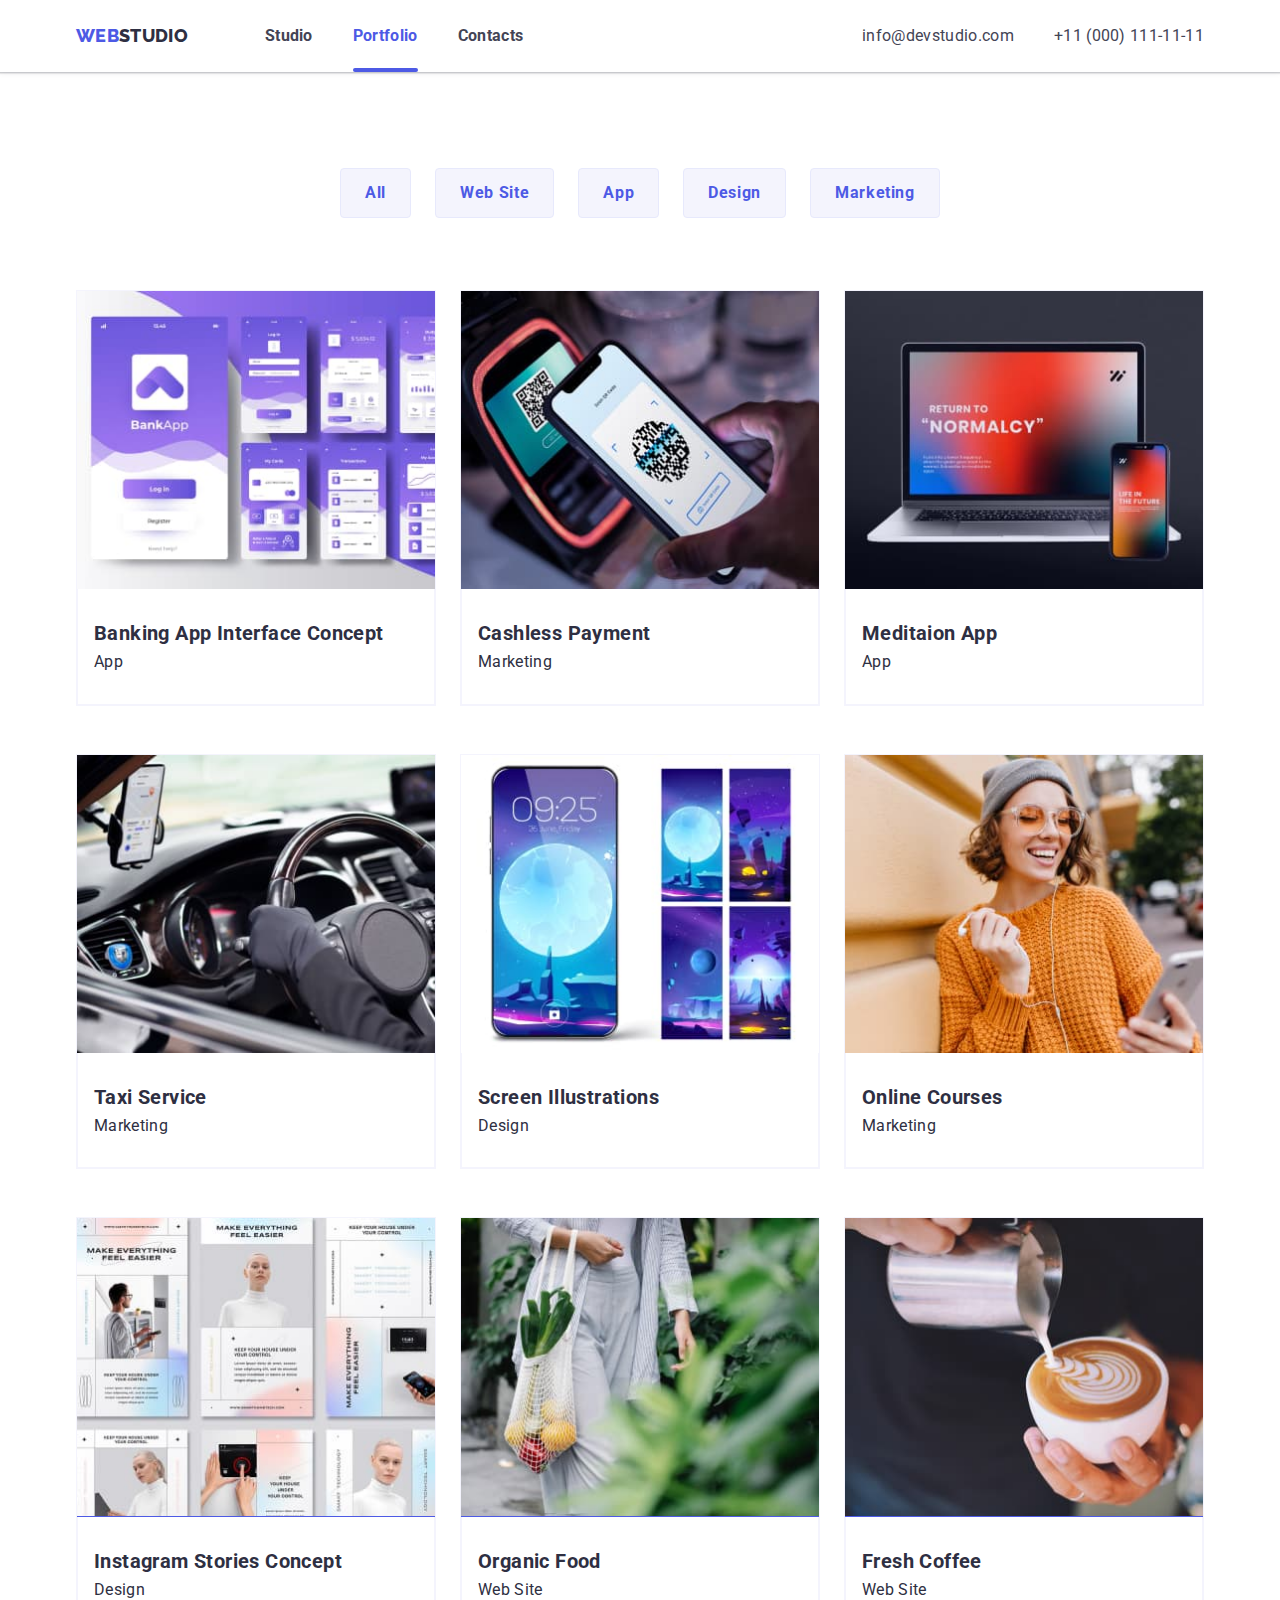
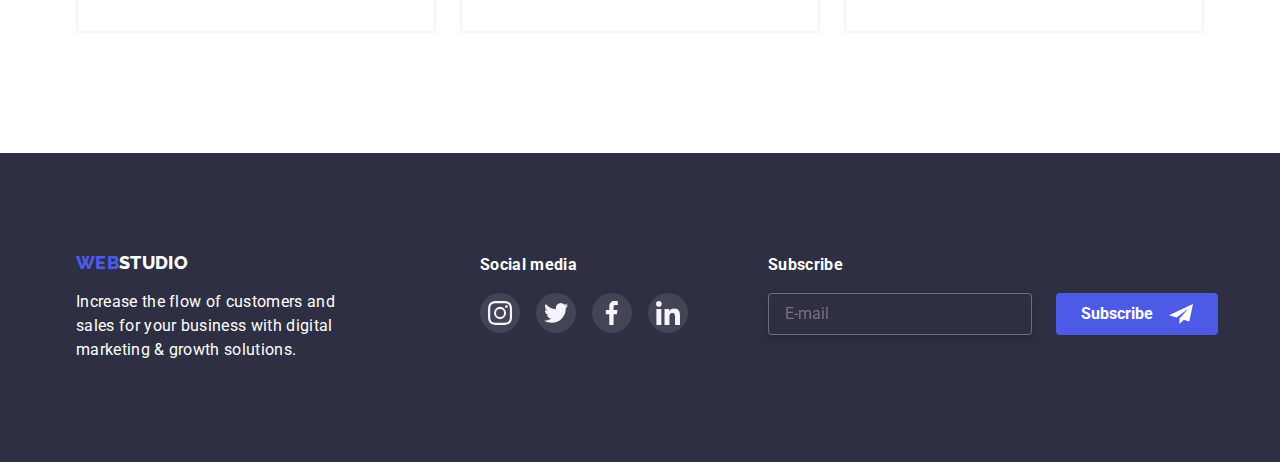
==== commit db1a8bed: "correct footer" ====
--- a/portfolio.html
+++ b/portfolio.html
@@ -186,28 +186,32 @@
             </div>
             <div class="footer-social">
                 <h2 class="footer-title">Social media</h2>
-                <div class="footer-media">
-                    <a href="#" class="footer-icons">
-                        <svg class="footer-icon">
-                            <use href="./images/spriteicons.svg#icon-instagramsmall"></use>
-                        </svg>
-                    </a>
-                    <a href="#" class="footer-icons">
-                        <svg class="footer-icon">
-                            <use href="./images/spriteicons.svg#icon-twitwhite"></use>
-                        </svg>
-                    </a>
-                    <a href="#" class="footer-icons">
-                        <svg class="footer-icon">
-                            <use href="./images/spriteicons.svg#icon-fbwhite"></use>
-                        </svg>
-                    </a>
-                    <a href="#" class="footer-icons">
-                        <svg class="footer-icon">
-                            <use href="./images/spriteicons.svg#icon-linkedinsmall"></use>
-                        </svg>
-                    </a>
-                </div>
+                <ul class="footer-media">
+                    <li class="footer-list"><a href="#" class="footer-icons">
+                            <svg class="footer-icon">
+                                <use href="./images/spriteicons.svg#icon-instagramsmall"></use>
+                            </svg>
+                        </a>
+                    </li>
+                    <li class="footer-list"><a href="#" class="footer-icons">
+                            <svg class="footer-icon">
+                                <use href="./images/spriteicons.svg#icon-twitwhite"></use>
+                            </svg>
+                        </a>
+                    </li>
+                    <li class="footer-list"><a href="#" class="footer-icons">
+                            <svg class="footer-icon">
+                                <use href="./images/spriteicons.svg#icon-fbwhite"></use>
+                            </svg>
+                        </a>
+                    </li>
+                    <li class="footer-list"><a href="#" class="footer-icons">
+                            <svg class="footer-icon">
+                                <use href="./images/spriteicons.svg#icon-linkedinsmall"></use>
+                            </svg>
+                        </a>
+                    </li>
+                </ul>
             </div>
             <form action="" class="form">
                 <div class="form-field">
